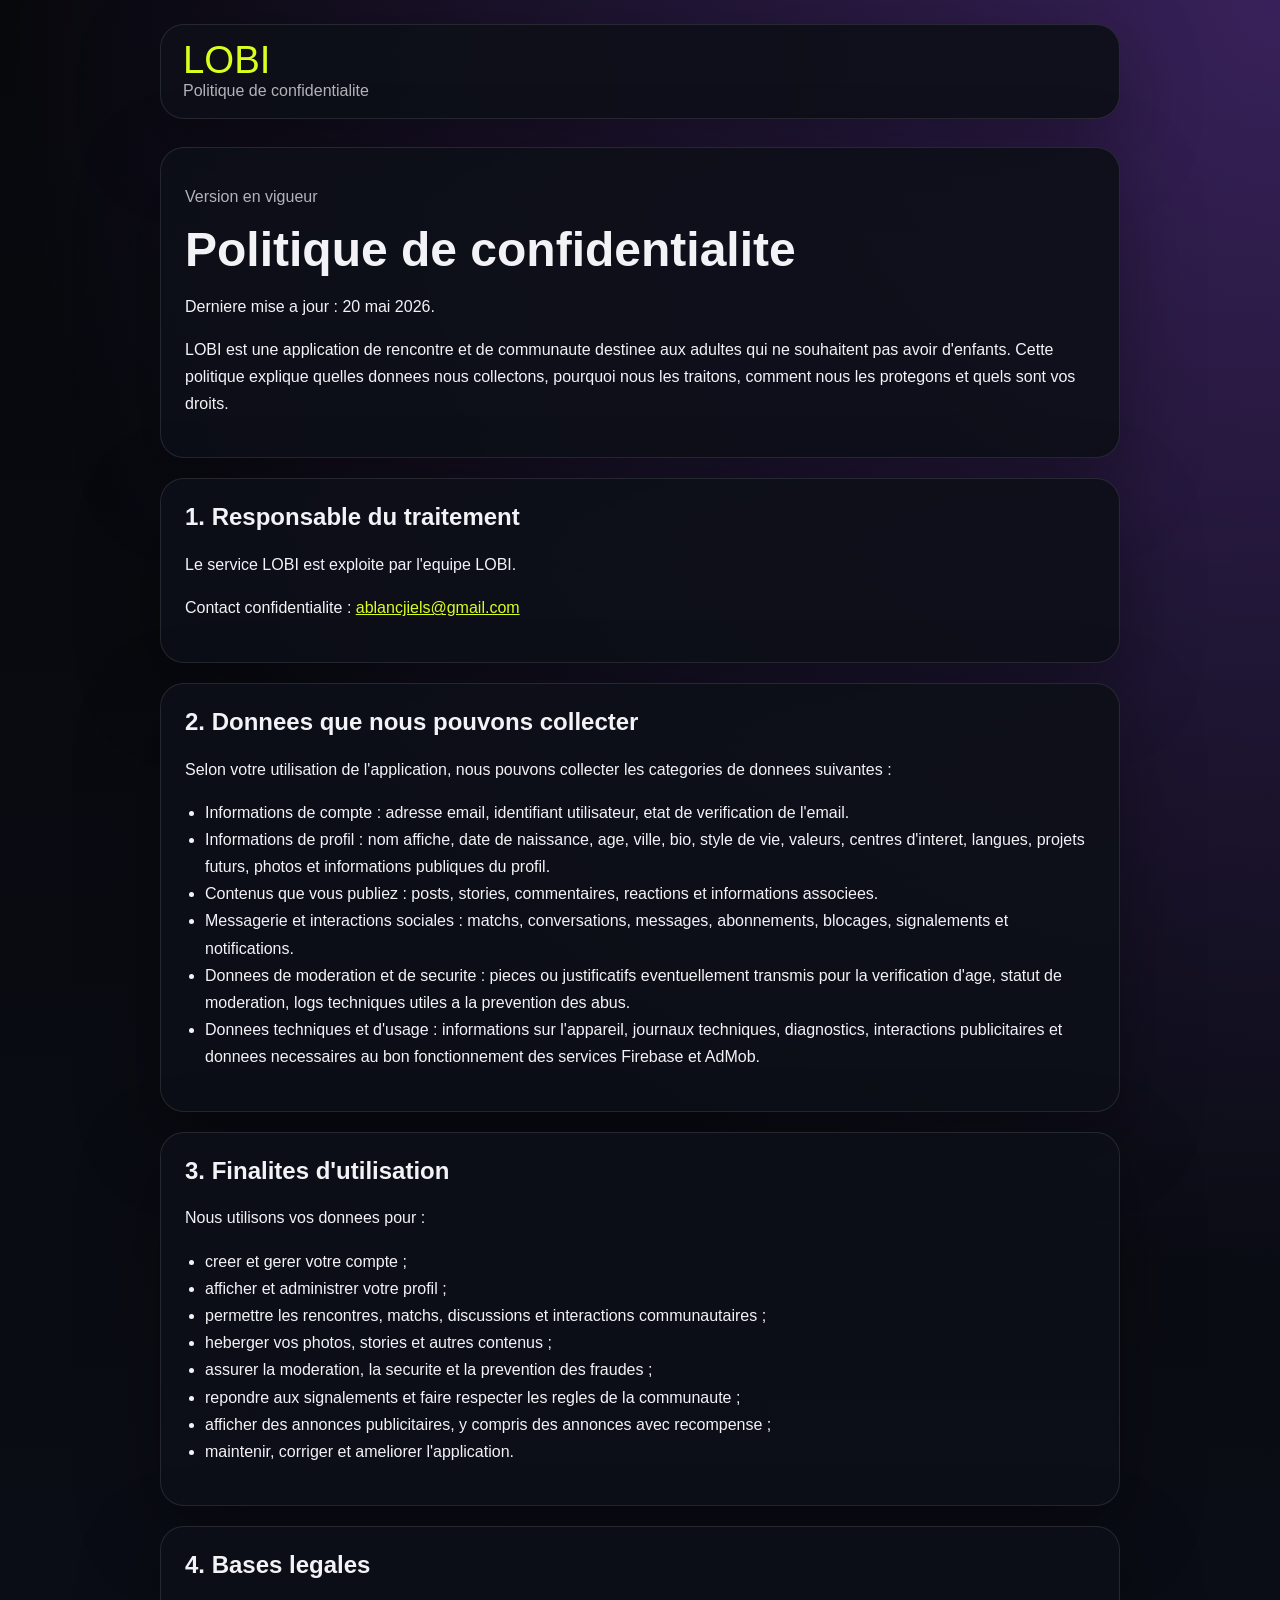
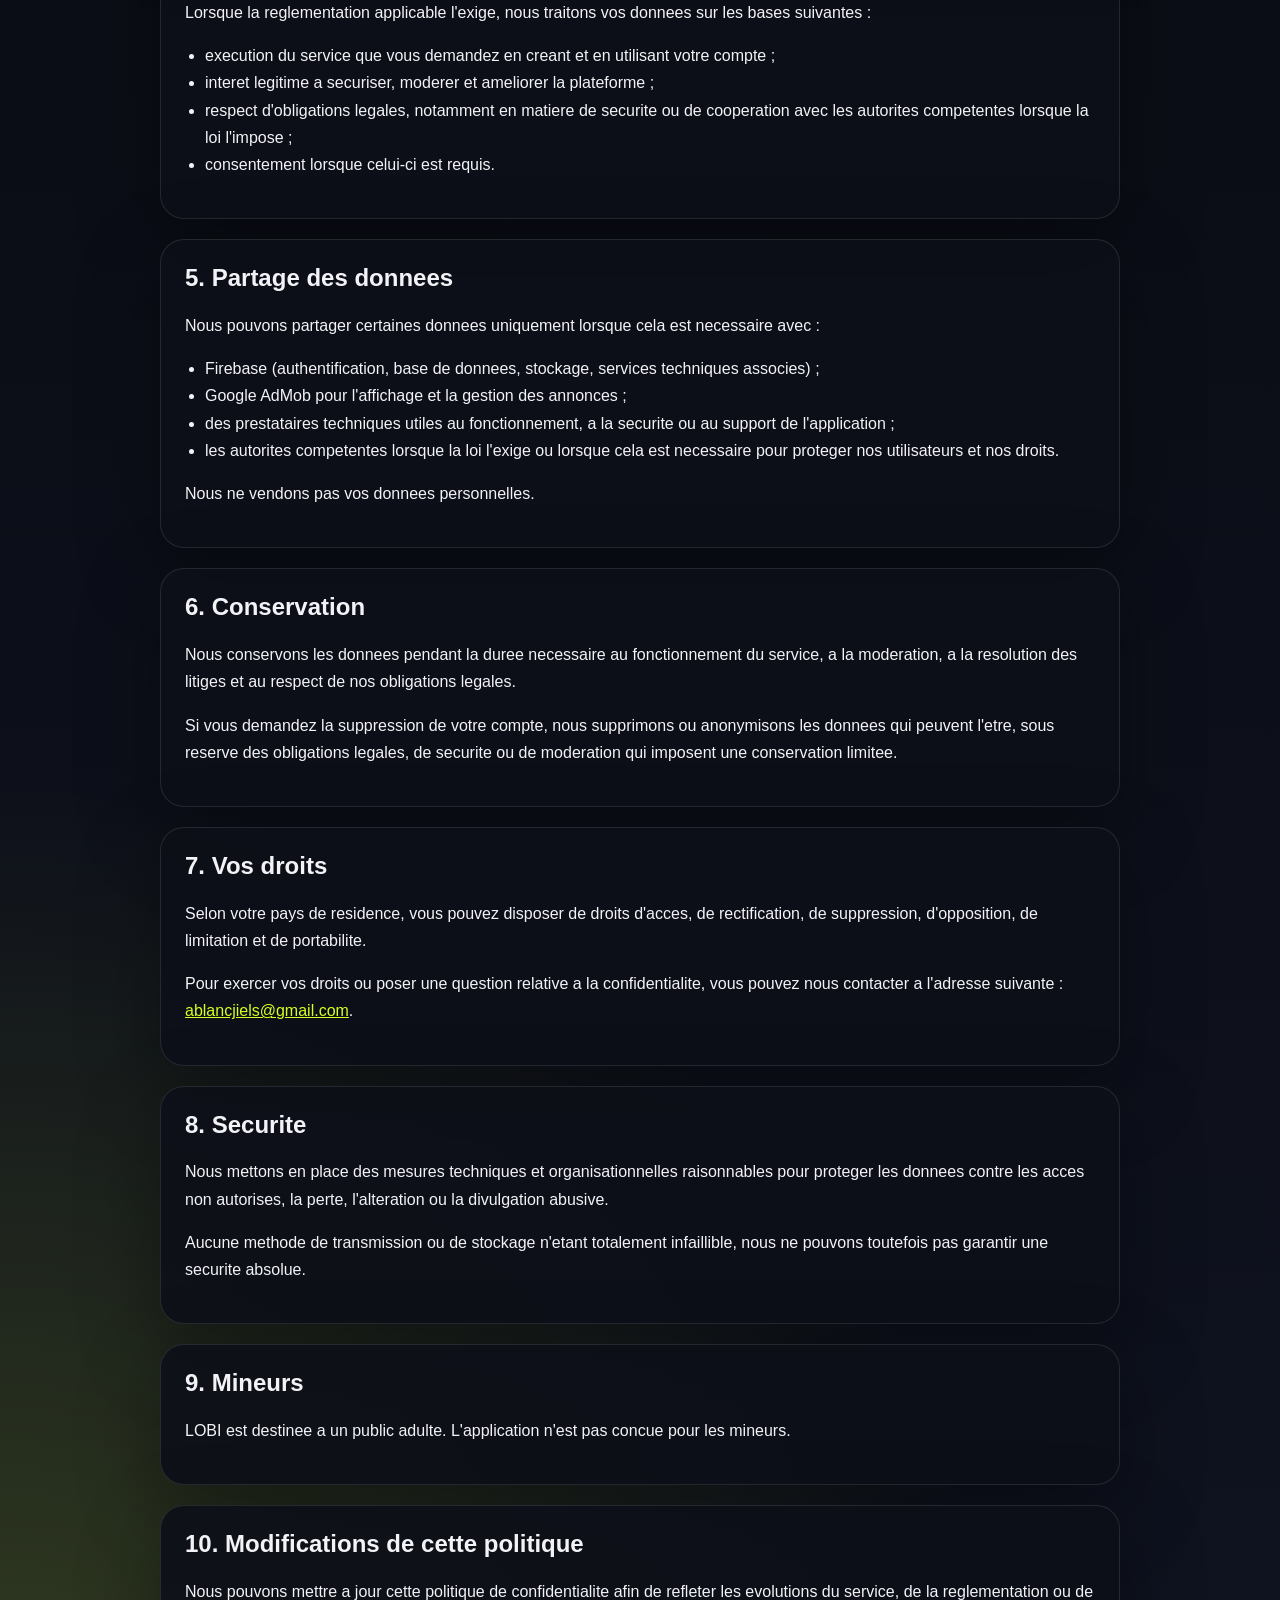
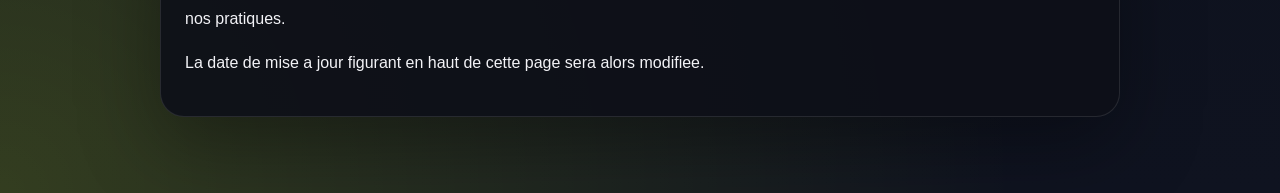
==== index.html @ 0ecd3c47 "Add files via upload" ====
<!DOCTYPE html>
<html lang="fr">
<head>
  <meta charset="UTF-8">
  <meta name="viewport" content="width=device-width, initial-scale=1.0">
  <title>Politique de confidentialite | LOBI</title>
  <meta
    name="description"
    content="Politique de confidentialite de LOBI, application de rencontre et de communaute childfree."
  >
  <link rel="stylesheet" href="./styles.css">
</head>
<body data-theme="neon-night">
  <div class="page-shell legal-shell">
    <header class="topbar legal-topbar">
      <div class="brand">
        <span class="brand-mark">LOBI</span>
        <span class="brand-tag">Politique de confidentialite</span>
      </div>
    </header>

    <main class="legal-main">
      <section class="legal-hero panel">
        <p class="eyebrow">Version en vigueur</p>
        <h1 class="legal-title">Politique de confidentialite</h1>
        <p class="hero-text">
          Derniere mise a jour : 20 mai 2026.
        </p>
        <p class="hero-text">
          LOBI est une application de rencontre et de communaute destinee aux adultes qui ne souhaitent pas avoir d'enfants.
          Cette politique explique quelles donnees nous collectons, pourquoi nous les traitons, comment nous les protegons et quels sont vos droits.
        </p>
      </section>

      <section class="legal-section panel">
        <h2>1. Responsable du traitement</h2>
        <p>Le service LOBI est exploite par l'equipe LOBI.</p>
        <p>Contact confidentialite : <a href="mailto:ablancjiels@gmail.com">ablancjiels@gmail.com</a></p>
      </section>

      <section class="legal-section panel">
        <h2>2. Donnees que nous pouvons collecter</h2>
        <p>Selon votre utilisation de l'application, nous pouvons collecter les categories de donnees suivantes :</p>
        <ul>
          <li>Informations de compte : adresse email, identifiant utilisateur, etat de verification de l'email.</li>
          <li>Informations de profil : nom affiche, date de naissance, age, ville, bio, style de vie, valeurs, centres d'interet, langues, projets futurs, photos et informations publiques du profil.</li>
          <li>Contenus que vous publiez : posts, stories, commentaires, reactions et informations associees.</li>
          <li>Messagerie et interactions sociales : matchs, conversations, messages, abonnements, blocages, signalements et notifications.</li>
          <li>Donnees de moderation et de securite : pieces ou justificatifs eventuellement transmis pour la verification d'age, statut de moderation, logs techniques utiles a la prevention des abus.</li>
          <li>Donnees techniques et d'usage : informations sur l'appareil, journaux techniques, diagnostics, interactions publicitaires et donnees necessaires au bon fonctionnement des services Firebase et AdMob.</li>
        </ul>
      </section>

      <section class="legal-section panel">
        <h2>3. Finalites d'utilisation</h2>
        <p>Nous utilisons vos donnees pour :</p>
        <ul>
          <li>creer et gerer votre compte ;</li>
          <li>afficher et administrer votre profil ;</li>
          <li>permettre les rencontres, matchs, discussions et interactions communautaires ;</li>
          <li>heberger vos photos, stories et autres contenus ;</li>
          <li>assurer la moderation, la securite et la prevention des fraudes ;</li>
          <li>repondre aux signalements et faire respecter les regles de la communaute ;</li>
          <li>afficher des annonces publicitaires, y compris des annonces avec recompense ;</li>
          <li>maintenir, corriger et ameliorer l'application.</li>
        </ul>
      </section>

      <section class="legal-section panel">
        <h2>4. Bases legales</h2>
        <p>Lorsque la reglementation applicable l'exige, nous traitons vos donnees sur les bases suivantes :</p>
        <ul>
          <li>execution du service que vous demandez en creant et en utilisant votre compte ;</li>
          <li>interet legitime a securiser, moderer et ameliorer la plateforme ;</li>
          <li>respect d'obligations legales, notamment en matiere de securite ou de cooperation avec les autorites competentes lorsque la loi l'impose ;</li>
          <li>consentement lorsque celui-ci est requis.</li>
        </ul>
      </section>

      <section class="legal-section panel">
        <h2>5. Partage des donnees</h2>
        <p>Nous pouvons partager certaines donnees uniquement lorsque cela est necessaire avec :</p>
        <ul>
          <li>Firebase (authentification, base de donnees, stockage, services techniques associes) ;</li>
          <li>Google AdMob pour l'affichage et la gestion des annonces ;</li>
          <li>des prestataires techniques utiles au fonctionnement, a la securite ou au support de l'application ;</li>
          <li>les autorites competentes lorsque la loi l'exige ou lorsque cela est necessaire pour proteger nos utilisateurs et nos droits.</li>
        </ul>
        <p>Nous ne vendons pas vos donnees personnelles.</p>
      </section>

      <section class="legal-section panel">
        <h2>6. Conservation</h2>
        <p>Nous conservons les donnees pendant la duree necessaire au fonctionnement du service, a la moderation, a la resolution des litiges et au respect de nos obligations legales.</p>
        <p>Si vous demandez la suppression de votre compte, nous supprimons ou anonymisons les donnees qui peuvent l'etre, sous reserve des obligations legales, de securite ou de moderation qui imposent une conservation limitee.</p>
      </section>

      <section class="legal-section panel">
        <h2>7. Vos droits</h2>
        <p>Selon votre pays de residence, vous pouvez disposer de droits d'acces, de rectification, de suppression, d'opposition, de limitation et de portabilite.</p>
        <p>Pour exercer vos droits ou poser une question relative a la confidentialite, vous pouvez nous contacter a l'adresse suivante : <a href="mailto:ablancjiels@gmail.com">ablancjiels@gmail.com</a>.</p>
      </section>

      <section class="legal-section panel">
        <h2>8. Securite</h2>
        <p>Nous mettons en place des mesures techniques et organisationnelles raisonnables pour proteger les donnees contre les acces non autorises, la perte, l'alteration ou la divulgation abusive.</p>
        <p>Aucune methode de transmission ou de stockage n'etant totalement infaillible, nous ne pouvons toutefois pas garantir une securite absolue.</p>
      </section>

      <section class="legal-section panel">
        <h2>9. Mineurs</h2>
        <p>LOBI est destinee a un public adulte. L'application n'est pas concue pour les mineurs.</p>
      </section>

      <section class="legal-section panel">
        <h2>10. Modifications de cette politique</h2>
        <p>Nous pouvons mettre a jour cette politique de confidentialite afin de refleter les evolutions du service, de la reglementation ou de nos pratiques.</p>
        <p>La date de mise a jour figurant en haut de cette page sera alors modifiee.</p>
      </section>
    </main>
  </div>
</body>
</html>
---- styles.css ----
:root {
  --bg: #07080c;
  --surface: rgba(14, 16, 24, 0.92);
  --line: rgba(255, 255, 255, 0.1);
  --text: #f3f3f7;
  --text-soft: rgba(243, 243, 247, 0.72);
  --primary: #d8ff1f;
  --shadow: 0 25px 80px rgba(0, 0, 0, 0.35);
}

* {
  box-sizing: border-box;
}

body {
  margin: 0;
  min-height: 100vh;
  background:
    radial-gradient(circle at top right, rgba(160, 86, 255, 0.32), transparent 35%),
    radial-gradient(circle at bottom left, rgba(216, 255, 31, 0.18), transparent 28%),
    linear-gradient(180deg, var(--bg) 0%, #0f1320 100%);
  color: var(--text);
  font-family: "Trebuchet MS", "Segoe UI", sans-serif;
}

a {
  color: var(--primary);
}

.page-shell {
  width: min(960px, calc(100% - 32px));
  margin: 0 auto;
  padding: 24px 0 56px;
}

.topbar,
.panel {
  border: 1px solid var(--line);
  border-radius: 24px;
  background: var(--surface);
  box-shadow: var(--shadow);
}

.topbar {
  padding: 18px 22px;
  margin-bottom: 28px;
}

.brand {
  display: grid;
  gap: 4px;
}

.brand-mark {
  font-family: "Impact", "Arial Black", sans-serif;
  font-size: clamp(2rem, 3vw, 2.6rem);
  color: var(--primary);
  line-height: 0.9;
}

.brand-tag,
.eyebrow {
  color: var(--text-soft);
}

.panel {
  padding: 24px;
  margin-bottom: 20px;
}

.legal-title {
  margin: 0 0 12px;
  font-size: clamp(2rem, 5vw, 3rem);
}

.hero-text,
.legal-section p,
.legal-section li {
  line-height: 1.7;
}

.legal-section h2 {
  margin-top: 0;
}

ul {
  padding-left: 20px;
}
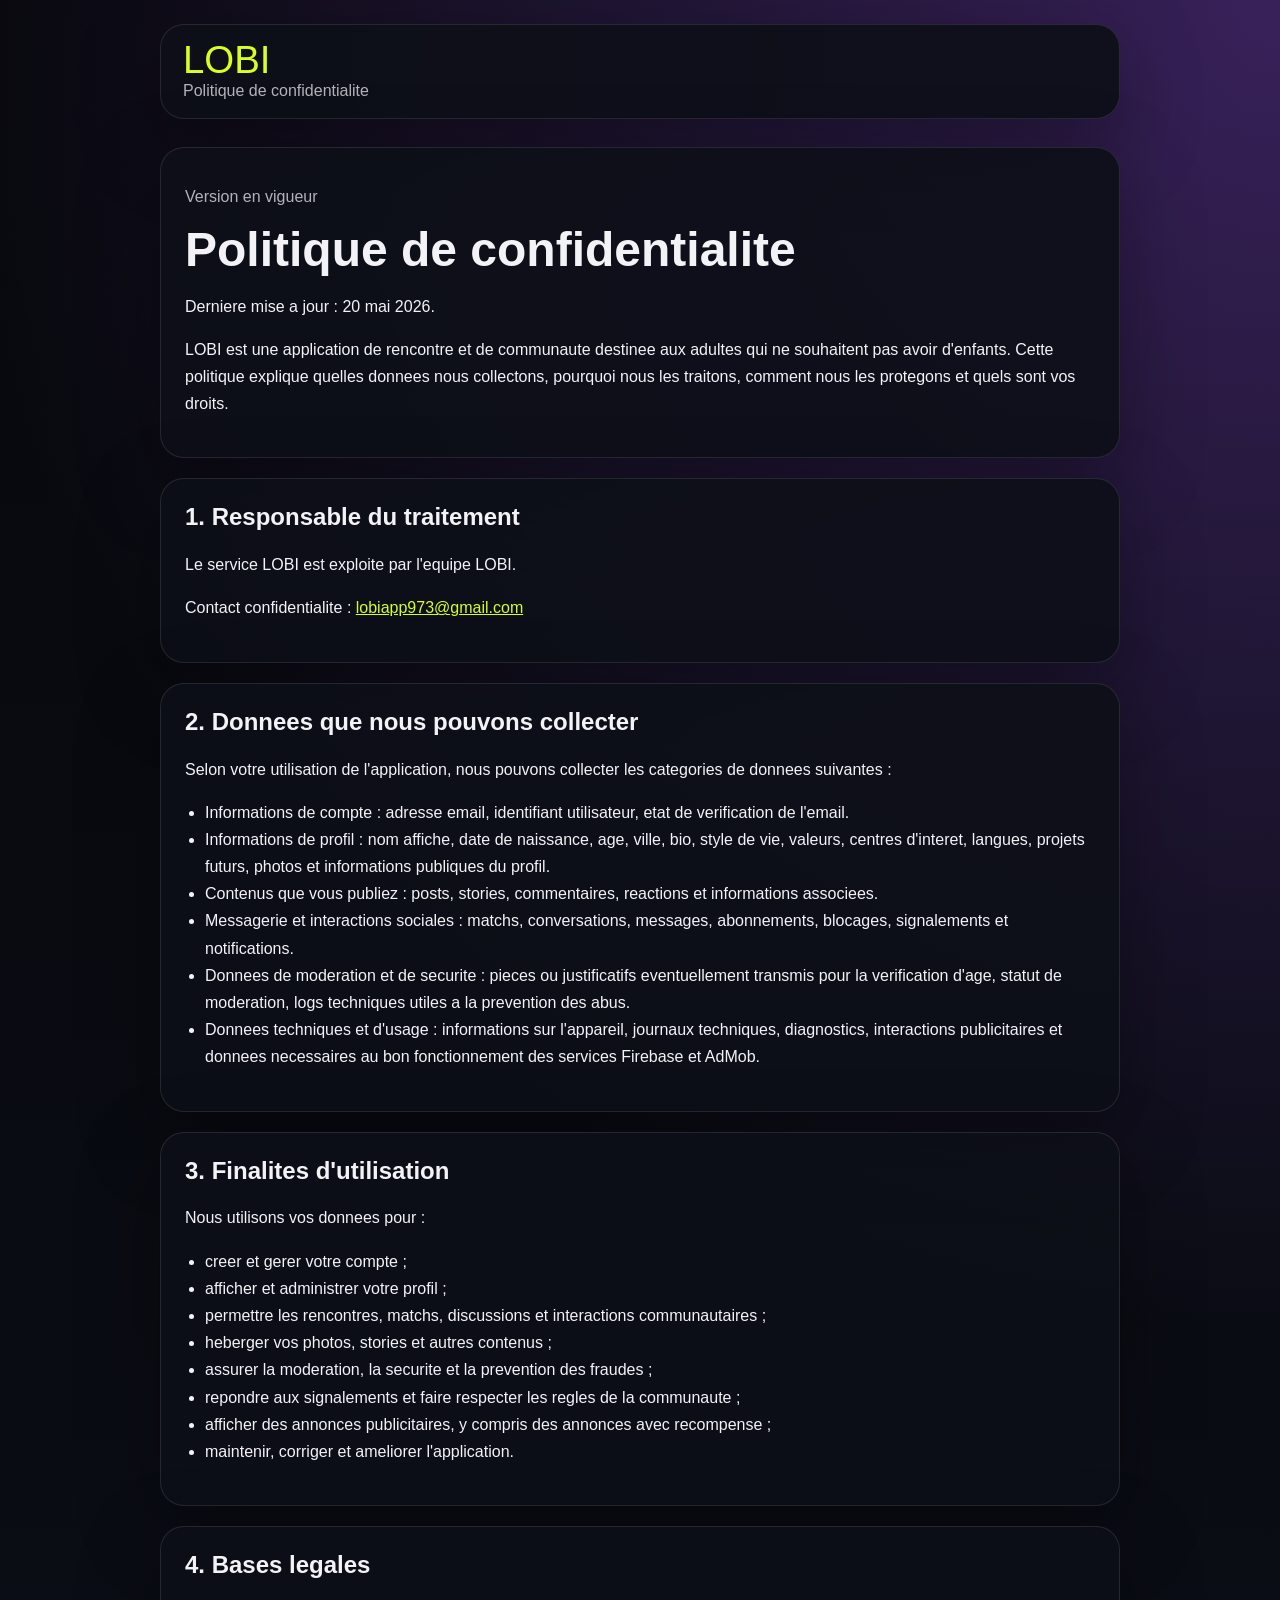
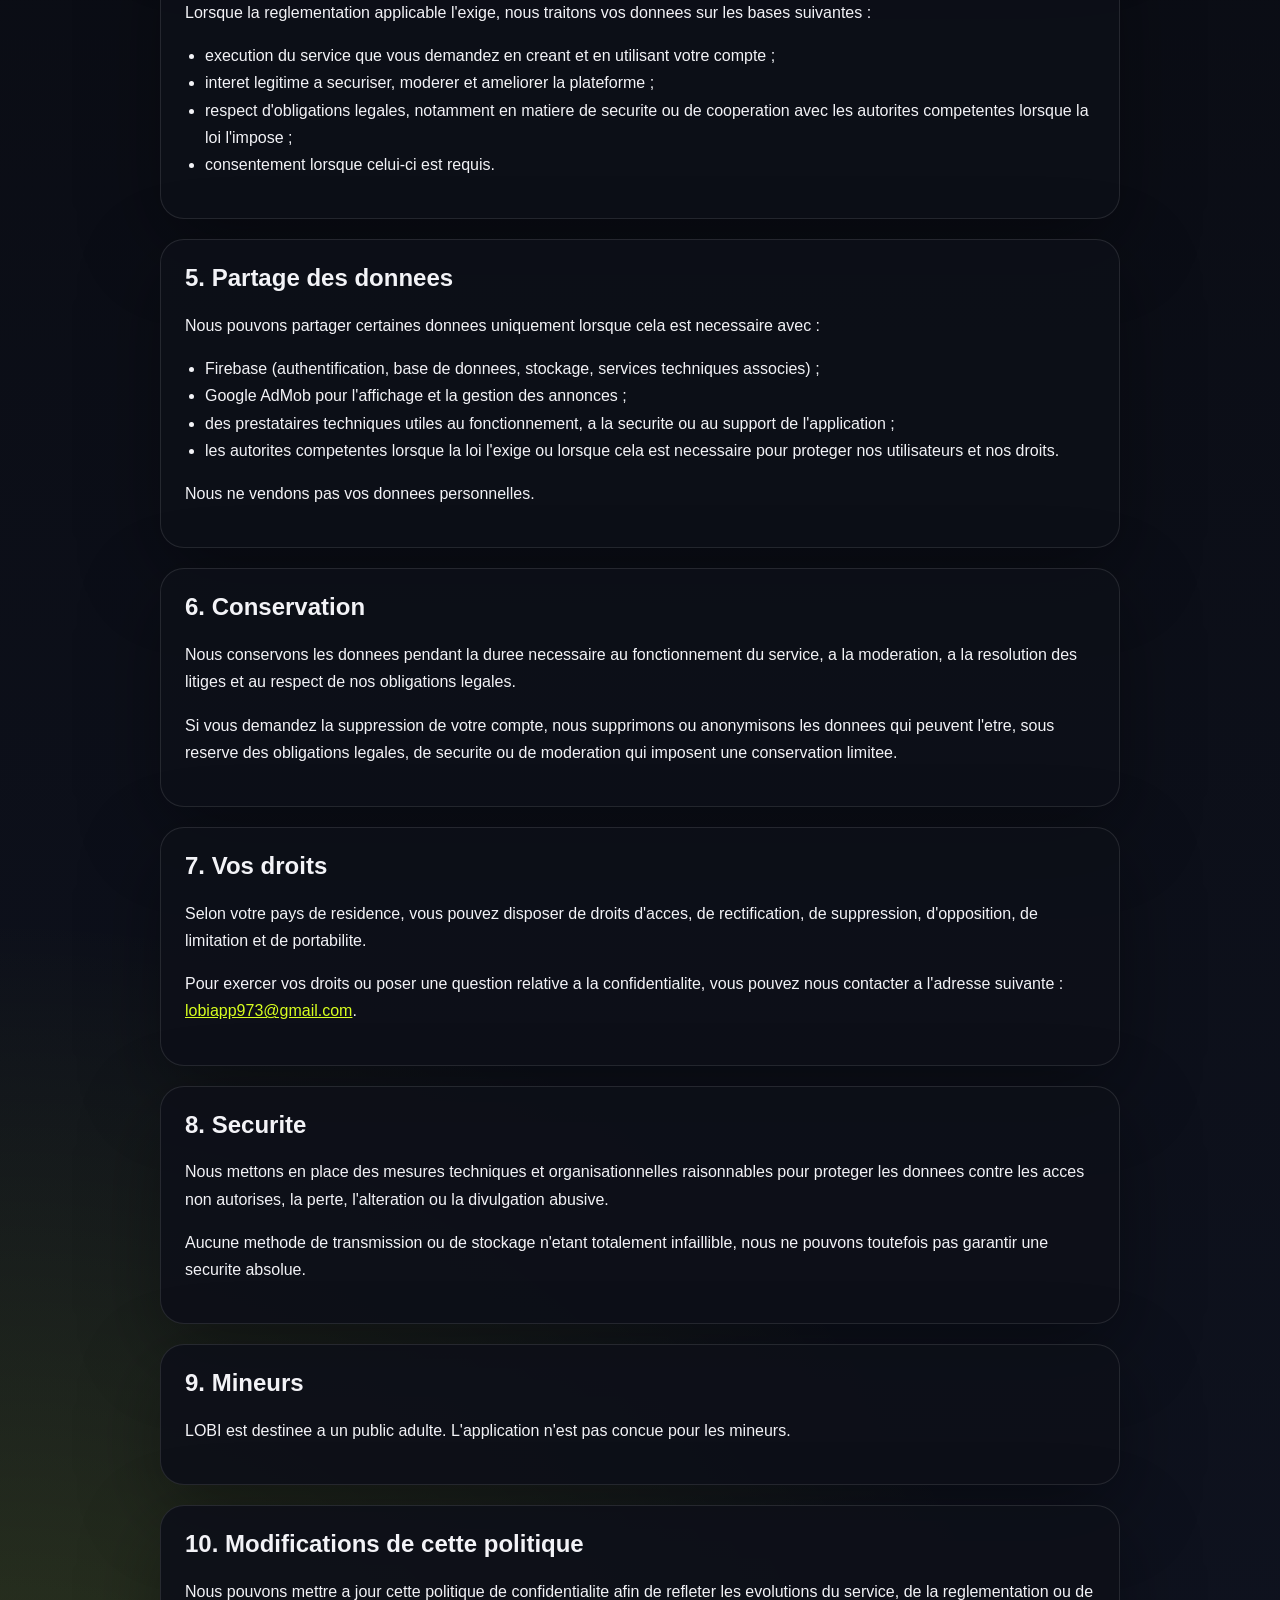
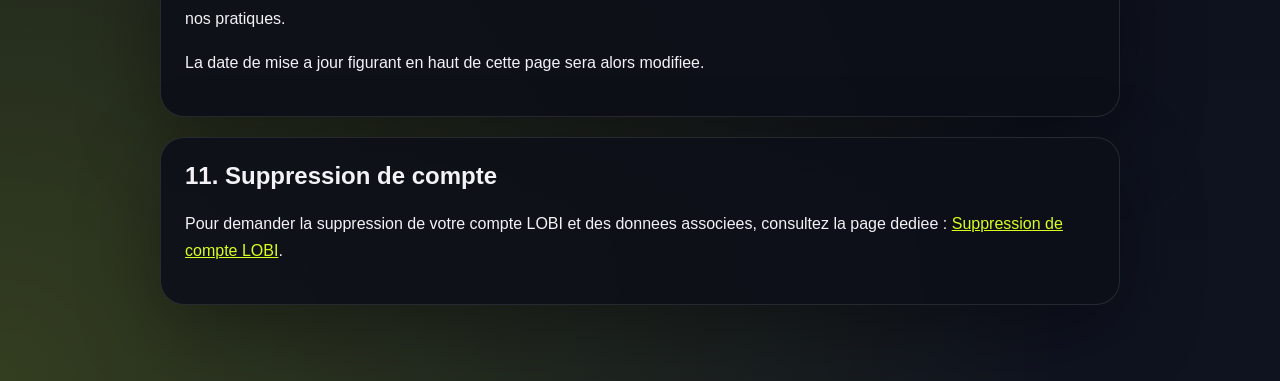
==== commit e49e92e7: "Add files via upload" ====
--- a/index.html
+++ b/index.html
@@ -35,7 +35,7 @@
       <section class="legal-section panel">
         <h2>1. Responsable du traitement</h2>
         <p>Le service LOBI est exploite par l'equipe LOBI.</p>
-        <p>Contact confidentialite : <a href="mailto:ablancjiels@gmail.com">ablancjiels@gmail.com</a></p>
+        <p>Contact confidentialite : <a href="mailto:lobiapp973@gmail.com">lobiapp973@gmail.com</a></p>
       </section>
 
       <section class="legal-section panel">
@@ -98,7 +98,7 @@
       <section class="legal-section panel">
         <h2>7. Vos droits</h2>
         <p>Selon votre pays de residence, vous pouvez disposer de droits d'acces, de rectification, de suppression, d'opposition, de limitation et de portabilite.</p>
-        <p>Pour exercer vos droits ou poser une question relative a la confidentialite, vous pouvez nous contacter a l'adresse suivante : <a href="mailto:ablancjiels@gmail.com">ablancjiels@gmail.com</a>.</p>
+        <p>Pour exercer vos droits ou poser une question relative a la confidentialite, vous pouvez nous contacter a l'adresse suivante : <a href="mailto:lobiapp973@gmail.com">lobiapp973@gmail.com</a>.</p>
       </section>
 
       <section class="legal-section panel">
@@ -117,6 +117,14 @@
         <p>Nous pouvons mettre a jour cette politique de confidentialite afin de refleter les evolutions du service, de la reglementation ou de nos pratiques.</p>
         <p>La date de mise a jour figurant en haut de cette page sera alors modifiee.</p>
       </section>
+
+      <section class="legal-section panel">
+        <h2>11. Suppression de compte</h2>
+        <p>
+          Pour demander la suppression de votre compte LOBI et des donnees associees, consultez la page dediee :
+          <a href="./delete-account.html">Suppression de compte LOBI</a>.
+        </p>
+      </section>
     </main>
   </div>
 </body>
